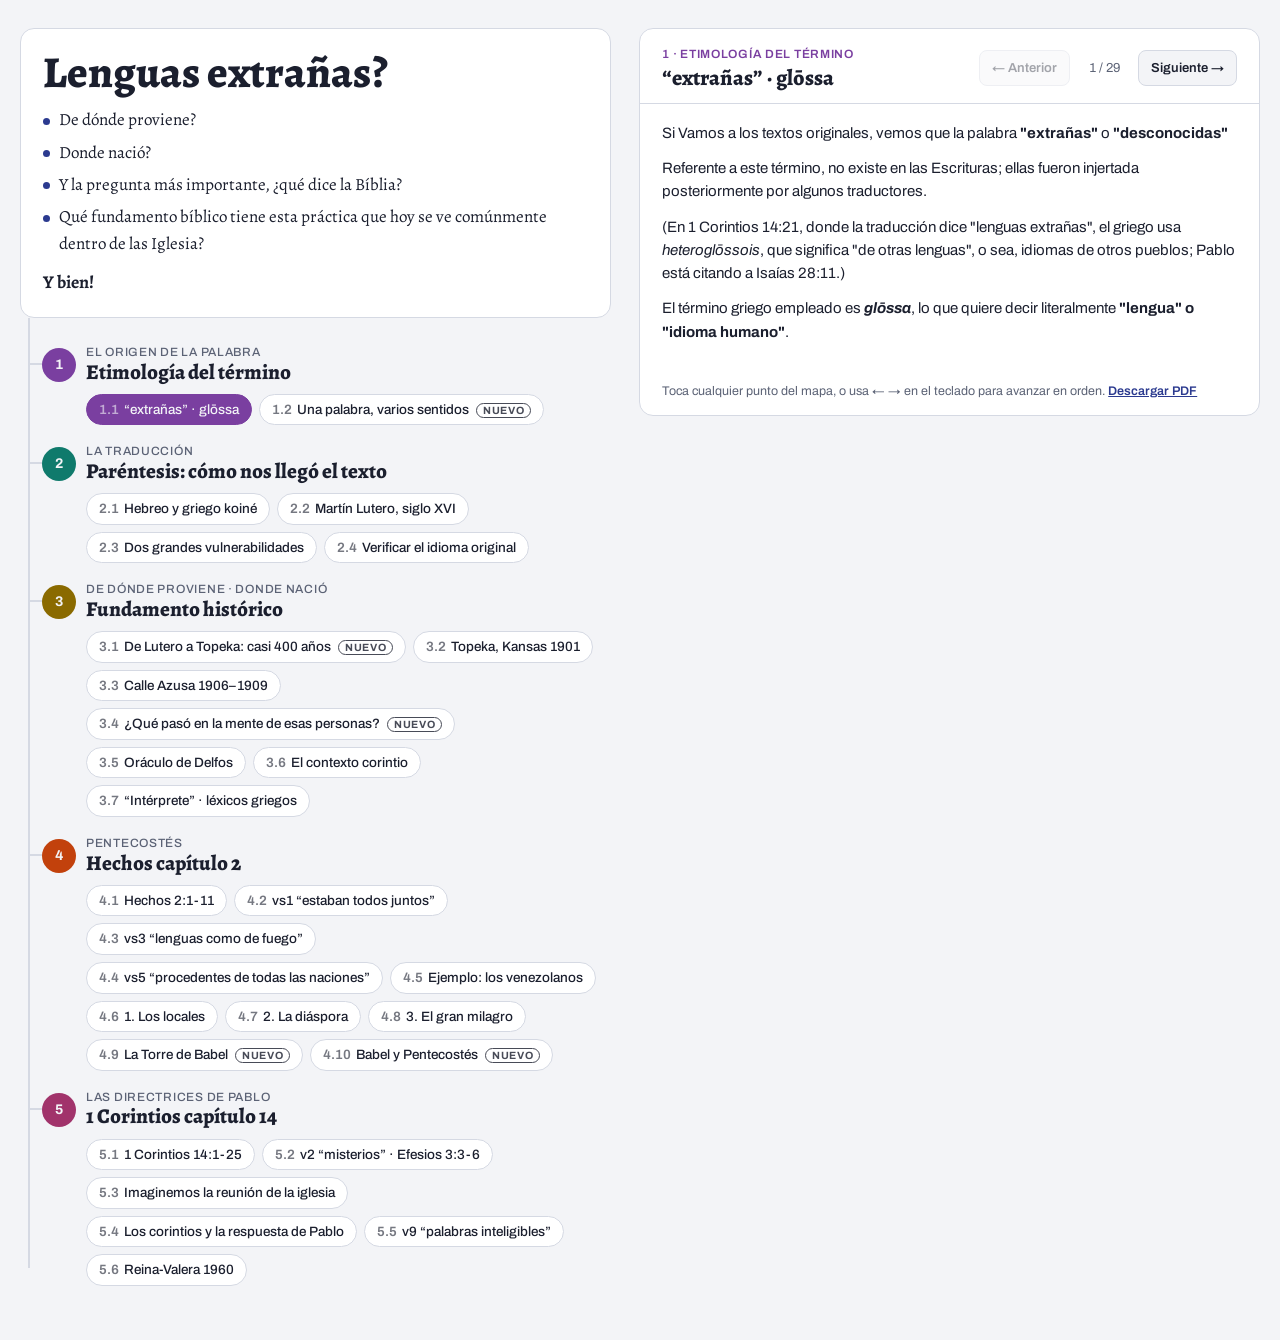
==== index.html @ 2a72054f "Sofonías 3:9 LBLA en Babel y Pentecostés Co-Authored-By: Claude Opus 5.5 <noreply@anthropic.com>" ====
<!doctype html>
<html lang="es">
<head>
  <meta charset="utf-8">
  <meta name="viewport" content="width=device-width, initial-scale=1, viewport-fit=cover">
  <title>Lenguas extrañas?</title>
  <link rel="preconnect" href="https://fonts.googleapis.com">
  <link rel="stylesheet" href="https://fonts.googleapis.com/css2?family=Alegreya:ital,wght@0,400;0,600;0,800;1,400&family=Archivo:wght@400;500;600;700&display=swap">
  <link rel="stylesheet" href="css/styles.css?v=6">
</head>
<body>
<div class="wrap">
  <section aria-label="Mapa">
    <div class="root" style="--c:var(--b1)">
      <h1>Lenguas extrañas?</h1>
      <ul>
        <li>De dónde proviene?</li>
        <li>Donde nació?</li>
        <li>Y la pregunta más importante, ¿qué dice la Bíblia?</li>
        <li>Qué fundamento bíblico tiene esta práctica que hoy se ve comúnmente dentro de las Iglesia?</li>
      </ul>
      <div class="ybien">Y bien!</div>
    </div>
    <div class="tree" id="tree"></div>
  </section>

  <aside class="reader" id="reader" aria-live="polite">
    <div class="rtop">
      <div>
        <div class="rtag" id="rtag"></div>
        <div class="rlabel" id="rlabel"></div>
      </div>
      <div class="nav">
        <button id="prev" type="button" aria-label="Punto anterior">← Anterior</button>
        <span class="pos" id="pos"></span>
        <button id="next" type="button" aria-label="Punto siguiente">Siguiente →</button>
        <button id="tomap" class="tomap" type="button" aria-label="Volver al mapa">Mapa ↑</button>
      </div>
    </div>
    <div class="rbody" id="rbody"></div>
    <div class="hint">Toca cualquier punto del mapa, o usa ← → en el teclado para avanzar en orden. <a href="descargas/Mapa-Lenguas-extranas.pdf">Descargar PDF</a></div>
  </aside>
</div>

<script src="js/contenido.js?v=6"></script>
<script src="js/mapa.js?v=6"></script>
</body>
</html>
---- css/styles.css ----
/* Layout: a preaching map — root idea at top, six branches down a spine, each branch's points as chips; a reading panel beside it holds the exact text and walks the talk in order. */
:root{
  --bg:#F3F4F7; --surface:#FFFFFF; --ink:#1B1F2E; --muted:#5B6275; --line:#D5D9E3; --accent:#2B3A8F;
  --b1:#2B3A8F; --b2:#7A3FA0; --b3:#0F7A6C; --b4:#C2410C; --b5:#A1336B; --b6:#8A6A00;
  --verse-bg:#F6F4EE;
  --display:"Alegreya", Georgia, "Times New Roman", serif;
  --body:"Archivo", -apple-system, "Segoe UI", Roboto, sans-serif;
}
@media (prefers-color-scheme: dark){ :root:not([data-theme="light"]){
  --bg:#12141C; --surface:#1B1E29; --ink:#E9EBF2; --muted:#A2A8BA; --line:#323748; --accent:#9DAEFF;
  --b1:#9DAEFF; --b2:#CDA2EC; --b3:#5FD3C1; --b4:#FF9E6B; --b5:#F08DBF; --b6:#E5C25A;
  --verse-bg:#232633; color-scheme:dark }}
:root[data-theme="dark"]{
  --bg:#12141C; --surface:#1B1E29; --ink:#E9EBF2; --muted:#A2A8BA; --line:#323748; --accent:#9DAEFF;
  --b1:#9DAEFF; --b2:#CDA2EC; --b3:#5FD3C1; --b4:#FF9E6B; --b5:#F08DBF; --b6:#E5C25A;
  --verse-bg:#232633; color-scheme:dark }

*{box-sizing:border-box}
body{background:var(--bg);color:var(--ink);font-family:var(--body);font-size:15px;line-height:1.55;
  padding-left:max(16px, env(safe-area-inset-left, 0px));padding-right:max(16px, env(safe-area-inset-right, 0px));padding-block:28px 48px}
.wrap{max-width:1240px;margin:0 auto;display:grid;grid-template-columns:minmax(0,1fr) minmax(0,1.05fr);gap:28px;align-items:start}
@media (max-width:920px){.wrap{grid-template-columns:minmax(0,1fr)}}

/* Root */
.root{background:var(--surface);border:1px solid var(--line);border-radius:14px;padding:20px 22px;position:relative}
.root h1{font-family:var(--display);font-weight:800;font-size:clamp(30px,4.4vw,44px);line-height:1.05;margin:0 0 12px;text-wrap:balance}
.root ul{margin:0;padding:0;list-style:none;display:grid;gap:6px}
.root li{font-family:var(--display);font-size:17px;padding-left:16px;position:relative}
.root li::before{content:"";position:absolute;left:0;top:.62em;width:7px;height:7px;border-radius:50%;background:var(--accent)}
.root .ybien{margin-top:12px;font-weight:700;font-family:var(--display);font-size:18px}

/* Tree */
.tree{position:relative;margin-top:14px;padding-left:22px}
.tree::before{content:"";position:absolute;left:8px;top:-14px;bottom:24px;width:2px;background:var(--line)}
.branch{position:relative;padding:14px 0 6px}
.branch::before{content:"";position:absolute;left:-14px;top:31px;width:14px;height:2px;background:var(--line)}
.bhead{display:flex;align-items:center;gap:10px;width:100%;background:none;border:0;padding:0;color:inherit;font:inherit;text-align:left;cursor:pointer}
.bnum{flex:none;width:34px;height:34px;border-radius:50%;display:grid;place-items:center;font-weight:700;font-size:14px;
  color:var(--bg);background:var(--c);font-variant-numeric:tabular-nums}
.btitle{font-family:var(--display);font-weight:800;font-size:21px;line-height:1.15}
.btitle small{display:block;font-family:var(--body);font-weight:500;font-size:12px;letter-spacing:.06em;text-transform:uppercase;color:var(--muted)}
.leaves{display:flex;flex-wrap:wrap;gap:7px;margin:10px 0 0 44px}
.leaf{font:inherit;font-size:13.5px;font-weight:500;color:var(--ink);background:var(--surface);border:1.5px solid var(--line);
  border-radius:999px;padding:6px 12px;cursor:pointer;text-align:left;line-height:1.3;transition:border-color .15s, background .15s}
.leaf:hover{border-color:var(--c)}
.leaf.on{background:var(--c);border-color:var(--c);color:var(--bg)}
.leaf .new{font-size:10.5px;font-weight:700;letter-spacing:.06em;text-transform:uppercase;margin-left:7px;padding:1px 6px;border-radius:999px;border:1px solid currentColor;opacity:.8}
.leaf .n{font-variant-numeric:tabular-nums;opacity:.6;margin-right:5px;font-weight:600}
button:focus-visible{outline:3px solid var(--accent);outline-offset:2px}

/* Reader */
.reader{position:sticky;top:calc(env(safe-area-inset-top, 0px) + 16px);background:var(--surface);border:1px solid var(--line);border-radius:14px;
  display:flex;flex-direction:column;max-height:calc(100vh - 32px);min-width:0}
@media (max-width:920px){.reader{position:static;max-height:none}}
.rtop{padding:16px 22px 12px;border-bottom:1px solid var(--line);display:flex;gap:12px;align-items:center;justify-content:space-between;flex-wrap:wrap}
.rtag{font-size:12px;font-weight:600;letter-spacing:.06em;text-transform:uppercase;color:var(--c)}
.rlabel{font-family:var(--display);font-weight:800;font-size:22px;line-height:1.15;margin-top:2px}
.nav{display:flex;align-items:center;gap:8px}
.nav button{font:inherit;font-weight:600;font-size:13px;border:1.5px solid var(--line);background:var(--bg);color:var(--ink);border-radius:8px;padding:7px 12px;cursor:pointer}
.nav button:hover{border-color:var(--c)}
.nav button:disabled{opacity:.4;cursor:default}
.pos{font-size:13px;color:var(--muted);font-variant-numeric:tabular-nums;min-width:52px;text-align:center}
.rbody{padding:18px 22px 26px;overflow-y:auto;min-width:0}
.rbody p{margin:0 0 12px;max-width:66ch}
.rbody h3{font-family:var(--display);font-size:19px;margin:18px 0 8px;line-height:1.2}
.rbody h3:first-child{margin-top:0}
.rbody ul,.rbody ol{margin:0 0 12px;padding-left:22px;max-width:66ch}
.rbody li{margin-bottom:8px}
.rbody b,.rbody strong{font-weight:700}
.rbody .g{font-style:italic;font-weight:700}
.passage{background:var(--verse-bg);border-left:3px solid var(--c);border-radius:4px 10px 10px 4px;padding:14px 18px;margin:0 0 14px;
  font-family:var(--display);font-size:17px;line-height:1.55}
.passage .ref{font-family:var(--body);font-weight:700;font-size:12.5px;letter-spacing:.06em;text-transform:uppercase;color:var(--c);margin-bottom:8px}
.passage p{margin:0 0 7px}
.passage p b{font-family:var(--body);font-size:12px;color:var(--c);margin-right:4px;vertical-align:1px}
.hint{font-size:12.5px;color:var(--muted);padding:0 22px 14px}
@media (prefers-reduced-motion:reduce){*{transition:none!important}}
.hint a{color:var(--accent);font-weight:600}
body{margin:0}

/* Teléfono y iPad vertical: botones de lectura siempre a mano y regreso al mapa */
.tomap{display:none}
@media (max-width:920px){
  .rtop{position:sticky;top:env(safe-area-inset-top, 0px);z-index:2;background:var(--surface);border-radius:14px 14px 0 0}
  .tomap{display:inline-block}
  .nav button{padding:9px 12px}
  .leaf{padding:8px 13px}
}
.nav button{white-space:nowrap}
@media (max-width:480px){
  .rtop{padding:12px 16px 10px}
  .rtop > div:first-child{width:100%}
  .nav{width:100%;justify-content:space-between;gap:6px}
  .nav button{padding:9px 10px}
  .rbody{padding:16px 16px 22px}
  .hint{padding:0 16px 14px}
  .rlabel{font-size:19px}
  .leaves{margin-left:0}
}
.sc{font-variant:small-caps}
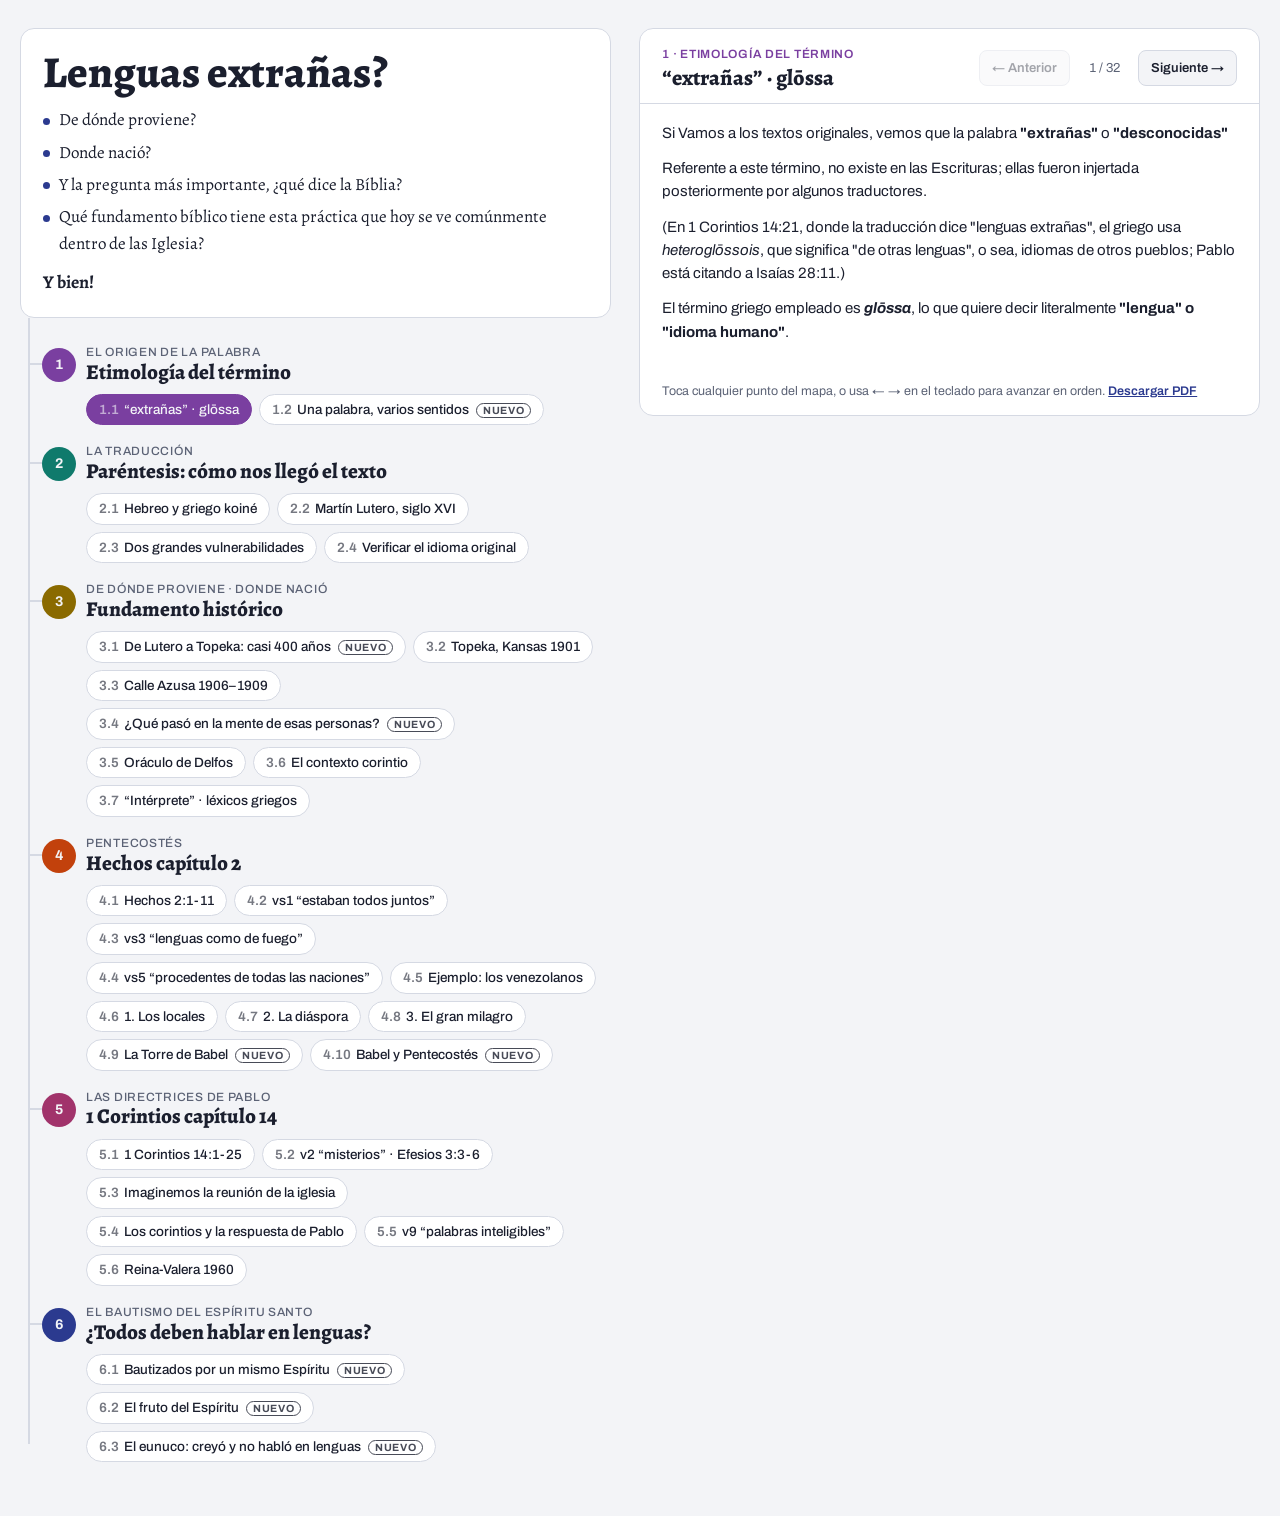
==== commit 94a27636: "Sección 6: ¿Todos deben hablar en lenguas?, más conexiones bíblicas y argumento histórico Co-Authore" ====
--- a/index.html
+++ b/index.html
@@ -6,7 +6,7 @@
   <title>Lenguas extrañas?</title>
   <link rel="preconnect" href="https://fonts.googleapis.com">
   <link rel="stylesheet" href="https://fonts.googleapis.com/css2?family=Alegreya:ital,wght@0,400;0,600;0,800;1,400&family=Archivo:wght@400;500;600;700&display=swap">
-  <link rel="stylesheet" href="css/styles.css?v=6">
+  <link rel="stylesheet" href="css/styles.css?v=7">
 </head>
 <body>
 <div class="wrap">
@@ -42,7 +42,7 @@
   </aside>
 </div>
 
-<script src="js/contenido.js?v=6"></script>
-<script src="js/mapa.js?v=6"></script>
+<script src="js/contenido.js?v=7"></script>
+<script src="js/mapa.js?v=7"></script>
 </body>
 </html>
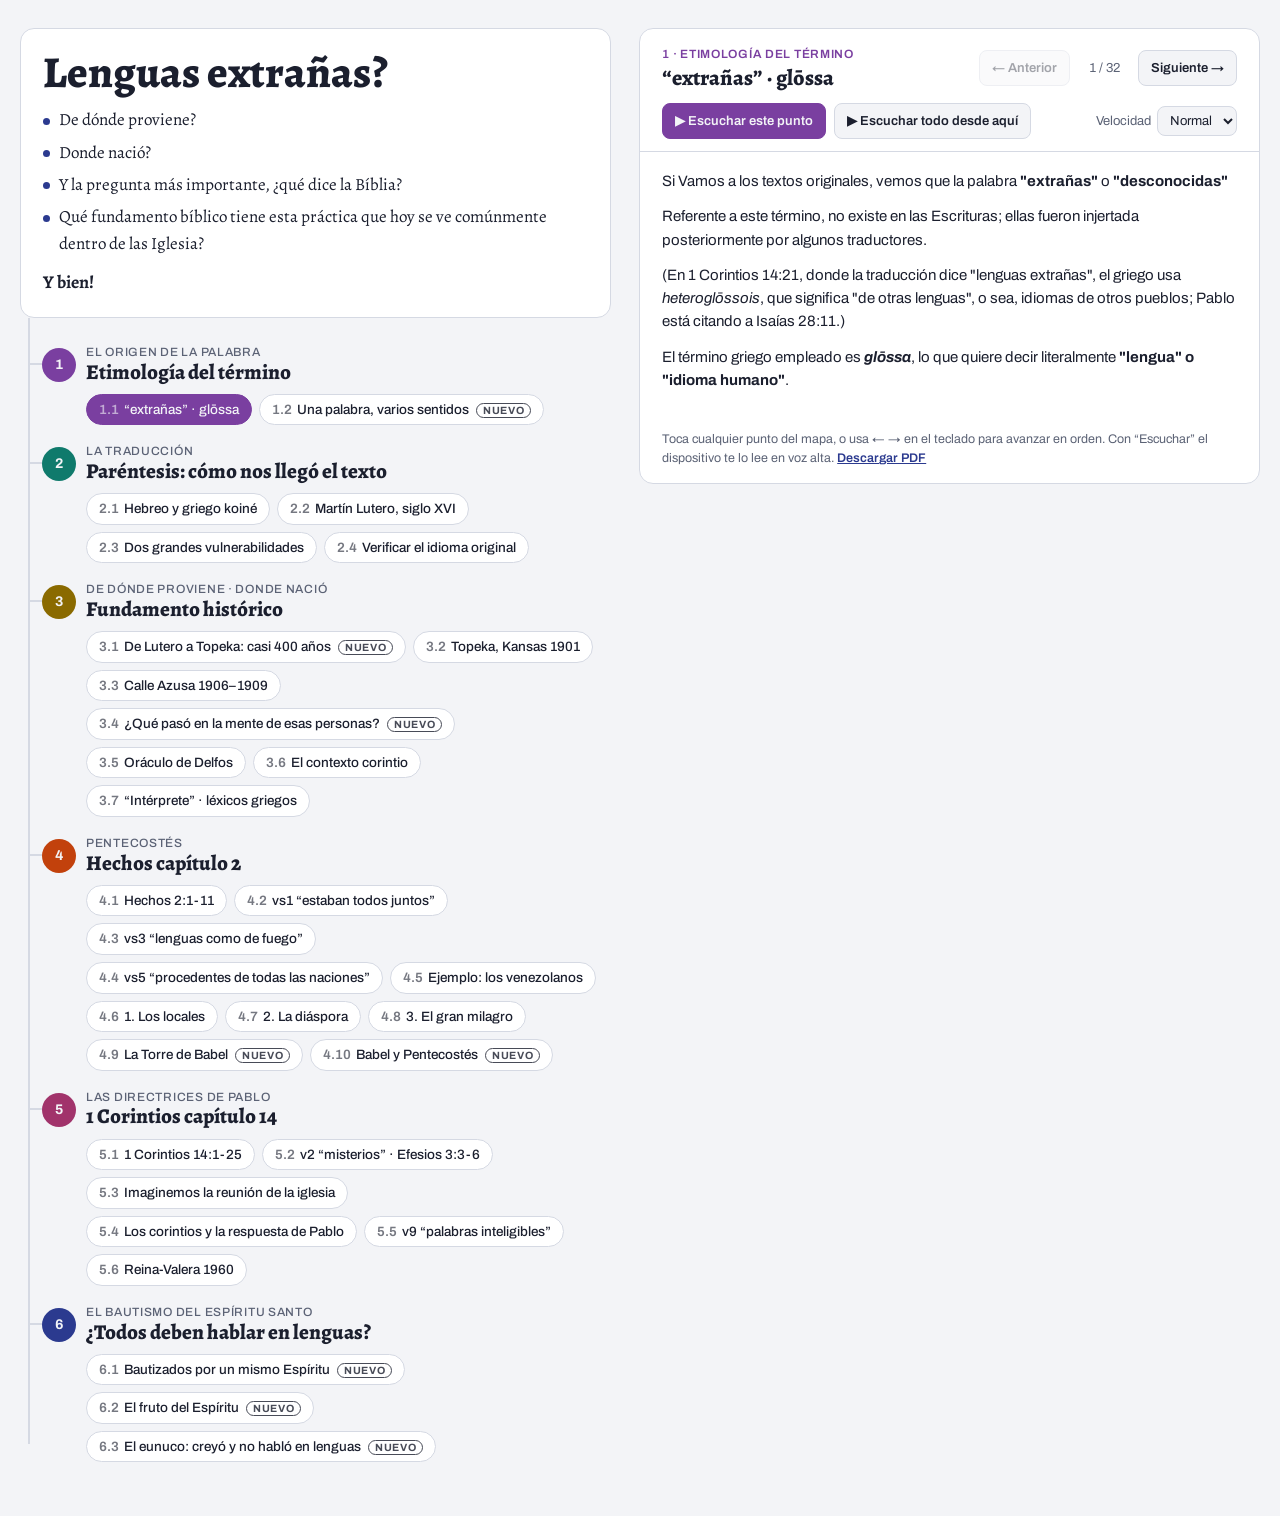
==== commit 04614590: "Lector de voz: escuchar un punto o todo el material desde ahí Co-Authored-By: Claude Opus 5.5 <norep" ====
--- a/index.html
+++ b/index.html
@@ -6,7 +6,7 @@
   <title>Lenguas extrañas?</title>
   <link rel="preconnect" href="https://fonts.googleapis.com">
   <link rel="stylesheet" href="https://fonts.googleapis.com/css2?family=Alegreya:ital,wght@0,400;0,600;0,800;1,400&family=Archivo:wght@400;500;600;700&display=swap">
-  <link rel="stylesheet" href="css/styles.css?v=7">
+  <link rel="stylesheet" href="css/styles.css?v=8">
 </head>
 <body>
 <div class="wrap">
@@ -36,13 +36,27 @@
         <button id="next" type="button" aria-label="Punto siguiente">Siguiente →</button>
         <button id="tomap" class="tomap" type="button" aria-label="Volver al mapa">Mapa ↑</button>
       </div>
+      <div class="audio" id="audio">
+        <button id="aPlay" class="aprimary" type="button">▶ Escuchar este punto</button>
+        <button id="aAll" type="button">▶ Escuchar todo desde aquí</button>
+        <button id="aPause" class="aprimary" type="button" hidden>❚❚ Pausa</button>
+        <button id="aStop" type="button" hidden>■ Detener</button>
+        <label for="aRate">Velocidad
+          <select id="aRate">
+            <option value="0.8">Lenta</option>
+            <option value="1" selected>Normal</option>
+            <option value="1.2">Rápida</option>
+          </select>
+        </label>
+      </div>
     </div>
     <div class="rbody" id="rbody"></div>
-    <div class="hint">Toca cualquier punto del mapa, o usa ← → en el teclado para avanzar en orden. <a href="descargas/Mapa-Lenguas-extranas.pdf">Descargar PDF</a></div>
+    <div class="hint">Toca cualquier punto del mapa, o usa ← → en el teclado para avanzar en orden. Con “Escuchar” el dispositivo te lo lee en voz alta. <a href="descargas/Mapa-Lenguas-extranas.pdf">Descargar PDF</a></div>
   </aside>
 </div>
 
-<script src="js/contenido.js?v=7"></script>
-<script src="js/mapa.js?v=7"></script>
+<script src="js/contenido.js?v=8"></script>
+<script src="js/mapa.js?v=8"></script>
+<script src="js/audio.js?v=8"></script>
 </body>
 </html>
--- a/css/styles.css
+++ b/css/styles.css
@@ -98,3 +98,16 @@
   .leaves{margin-left:0}
 }
 .sc{font-variant:small-caps}
+
+/* Lector de voz */
+.audio{flex-basis:100%;display:flex;flex-wrap:wrap;align-items:center;gap:8px}
+.audio button{font:inherit;font-weight:600;font-size:13px;border:1.5px solid var(--line);background:var(--bg);color:var(--ink);border-radius:8px;padding:7px 12px;cursor:pointer;white-space:nowrap}
+.audio button:hover{border-color:var(--c)}
+.audio .aprimary{background:var(--c);border-color:var(--c);color:var(--bg)}
+.audio label{font-size:13px;color:var(--muted);display:flex;align-items:center;gap:6px;margin-left:auto}
+.audio select{font:inherit;font-size:13px;color:var(--ink);background:var(--bg);border:1.5px solid var(--line);border-radius:8px;padding:6px 8px}
+.leyendo{background:var(--verse-bg);box-shadow:-10px 0 0 var(--verse-bg),10px 0 0 var(--verse-bg);border-radius:4px;outline:2px solid var(--c);outline-offset:4px}
+@media (max-width:480px){
+  .audio label{margin-left:0}
+  .audio button{padding:9px 10px}
+}
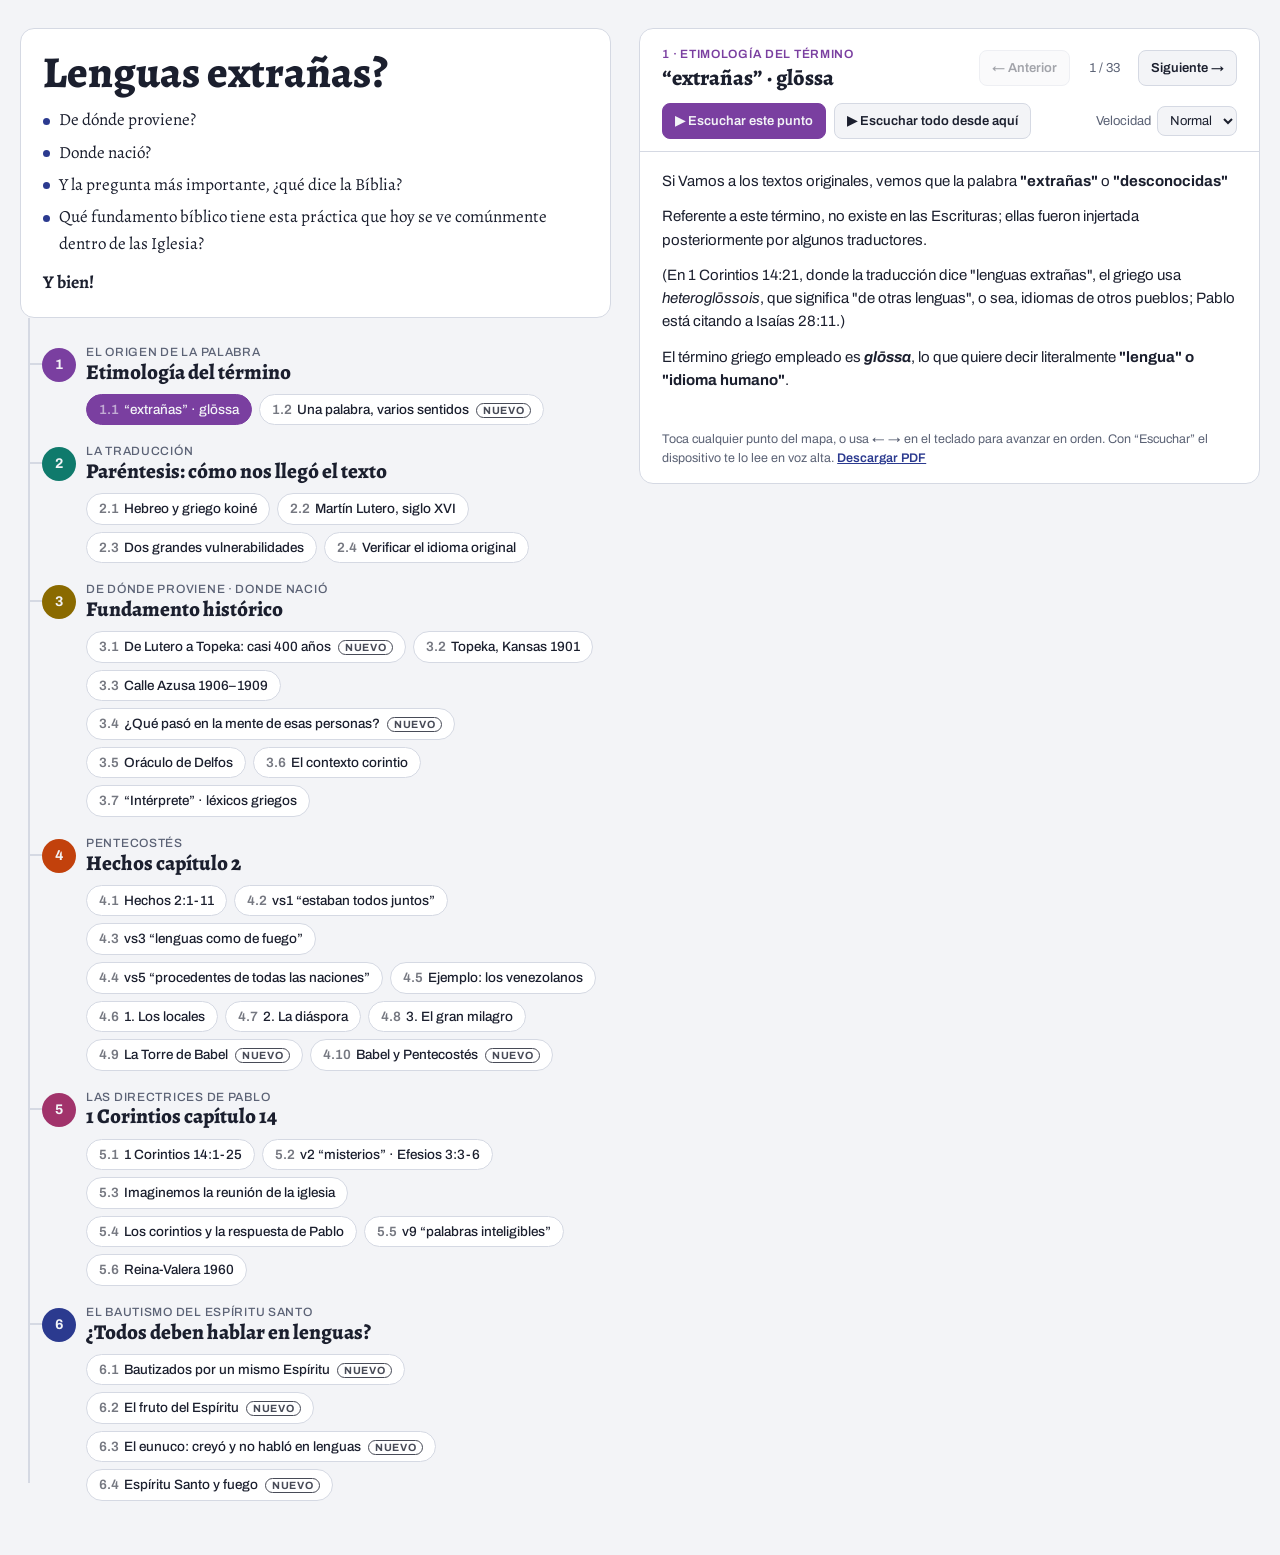
==== commit 614c67cc: "6.4 Espíritu Santo y fuego, y versículos ARA y ARC en portugués Co-Authored-By: Claude Opus 5.5 <nor" ====
--- a/index.html
+++ b/index.html
@@ -6,20 +6,19 @@
   <title>Lenguas extrañas?</title>
   <link rel="preconnect" href="https://fonts.googleapis.com">
   <link rel="stylesheet" href="https://fonts.googleapis.com/css2?family=Alegreya:ital,wght@0,400;0,600;0,800;1,400&family=Archivo:wght@400;500;600;700&display=swap">
-  <link rel="stylesheet" href="css/styles.css?v=8">
+  <link rel="stylesheet" href="css/styles.css?v=10">
 </head>
 <body>
 <div class="wrap">
   <section aria-label="Mapa">
     <div class="root" style="--c:var(--b1)">
-      <h1>Lenguas extrañas?</h1>
-      <ul>
-        <li>De dónde proviene?</li>
-        <li>Donde nació?</li>
-        <li>Y la pregunta más importante, ¿qué dice la Bíblia?</li>
-        <li>Qué fundamento bíblico tiene esta práctica que hoy se ve comúnmente dentro de las Iglesia?</li>
-      </ul>
-      <div class="ybien">Y bien!</div>
+      <div class="idiomas" id="idiomas" hidden>
+        <a href="?lang=es" data-lang="es">ES</a>
+        <a href="?lang=pt" data-lang="pt">PT</a>
+      </div>
+      <h1 id="titulo"></h1>
+      <ul id="preguntas"></ul>
+      <div class="ybien" id="ybien"></div>
     </div>
     <div class="tree" id="tree"></div>
   </section>
@@ -31,32 +30,38 @@
         <div class="rlabel" id="rlabel"></div>
       </div>
       <div class="nav">
-        <button id="prev" type="button" aria-label="Punto anterior">← Anterior</button>
+        <button id="prev" type="button"></button>
         <span class="pos" id="pos"></span>
-        <button id="next" type="button" aria-label="Punto siguiente">Siguiente →</button>
-        <button id="tomap" class="tomap" type="button" aria-label="Volver al mapa">Mapa ↑</button>
+        <button id="next" type="button"></button>
+        <button id="tomap" class="tomap" type="button"></button>
       </div>
       <div class="audio" id="audio">
-        <button id="aPlay" class="aprimary" type="button">▶ Escuchar este punto</button>
-        <button id="aAll" type="button">▶ Escuchar todo desde aquí</button>
-        <button id="aPause" class="aprimary" type="button" hidden>❚❚ Pausa</button>
-        <button id="aStop" type="button" hidden>■ Detener</button>
-        <label for="aRate">Velocidad
+        <button id="aPlay" class="aprimary" type="button"></button>
+        <button id="aAll" type="button"></button>
+        <button id="aPause" class="aprimary" type="button" hidden></button>
+        <button id="aStop" type="button" hidden></button>
+        <label for="aVoice"><span id="lVoz"></span>
+          <select id="aVoice"></select>
+        </label>
+        <label for="aRate"><span id="lVel"></span>
           <select id="aRate">
-            <option value="0.8">Lenta</option>
-            <option value="1" selected>Normal</option>
-            <option value="1.2">Rápida</option>
+            <option value="0.8" id="oLenta"></option>
+            <option value="0.95" id="oNormal" selected></option>
+            <option value="1.15" id="oRapida"></option>
           </select>
         </label>
       </div>
     </div>
     <div class="rbody" id="rbody"></div>
-    <div class="hint">Toca cualquier punto del mapa, o usa ← → en el teclado para avanzar en orden. Con “Escuchar” el dispositivo te lo lee en voz alta. <a href="descargas/Mapa-Lenguas-extranas.pdf">Descargar PDF</a></div>
+    <div class="hint"><span id="ayuda"></span> <a id="pdf" href="descargas/Mapa-Lenguas-extranas.pdf"></a></div>
   </aside>
 </div>
 
-<script src="js/contenido.js?v=8"></script>
-<script src="js/mapa.js?v=8"></script>
-<script src="js/audio.js?v=8"></script>
+<script src="js/textos.js?v=10"></script>
+<script src="js/contenido.js?v=10"></script>
+<script src="js/biblia-pt.js?v=10"></script>
+<script src="js/contenido-pt.js?v=10"></script>
+<script src="js/mapa.js?v=10"></script>
+<script src="js/audio.js?v=10"></script>
 </body>
 </html>
--- a/css/styles.css
+++ b/css/styles.css
@@ -111,3 +111,12 @@
   .audio label{margin-left:0}
   .audio button{padding:9px 10px}
 }
+
+/* Selector de idioma en la portada */
+.idiomas{position:absolute;top:16px;right:16px;display:flex;gap:4px}
+.idiomas a{font-size:12px;font-weight:700;letter-spacing:.06em;text-decoration:none;color:var(--muted);border:1.5px solid var(--line);border-radius:999px;padding:4px 10px}
+.idiomas a.on{background:var(--accent);border-color:var(--accent);color:var(--bg)}
+.audio label[hidden]{display:none}
+.audio select#aVoice{max-width:170px}
+.idiomas[hidden]{display:none}
+.root:has(.idiomas:not([hidden])) h1{padding-right:96px}
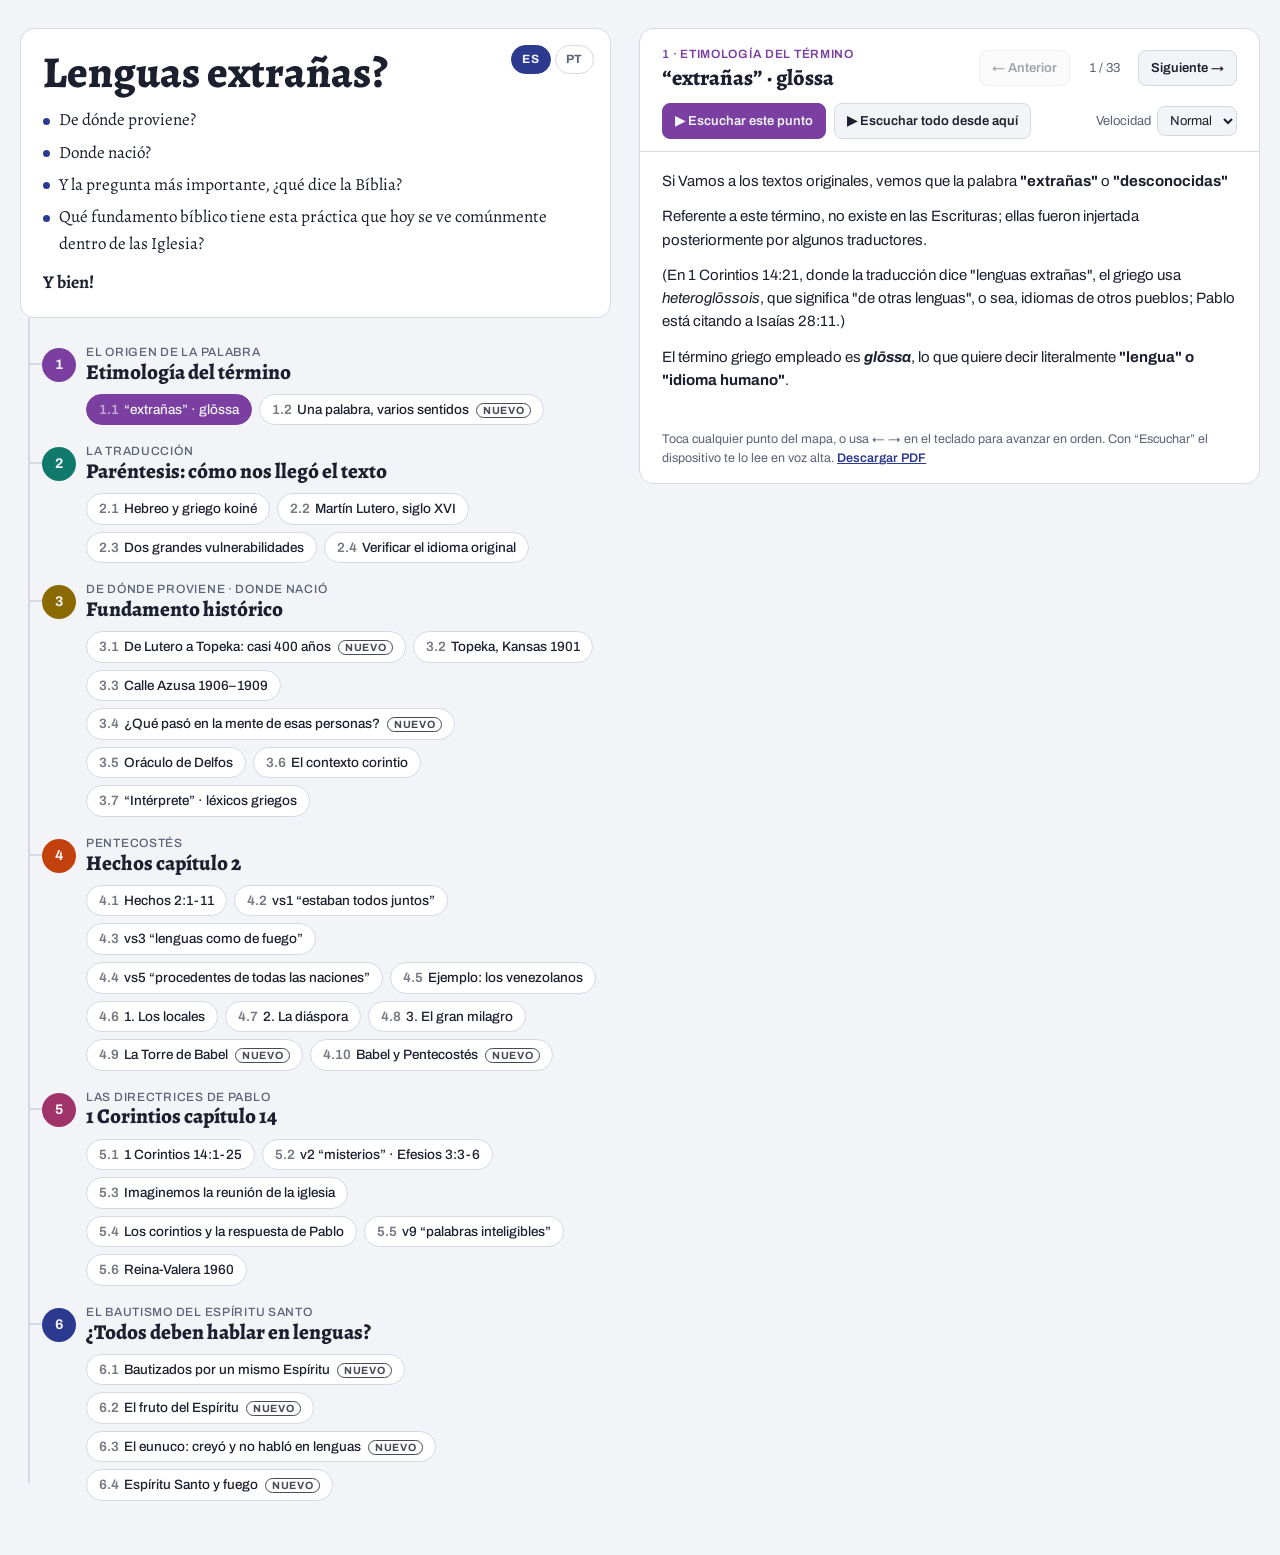
==== commit 90d6e791: "Portugués activado: Efésios 3:3-6 ARA y PDF en portugués Co-Authored-By: Claude Opus 5.5 <noreply@an" ====
--- a/index.html
+++ b/index.html
@@ -6,7 +6,7 @@
   <title>Lenguas extrañas?</title>
   <link rel="preconnect" href="https://fonts.googleapis.com">
   <link rel="stylesheet" href="https://fonts.googleapis.com/css2?family=Alegreya:ital,wght@0,400;0,600;0,800;1,400&family=Archivo:wght@400;500;600;700&display=swap">
-  <link rel="stylesheet" href="css/styles.css?v=10">
+  <link rel="stylesheet" href="css/styles.css?v=11">
 </head>
 <body>
 <div class="wrap">
@@ -57,11 +57,11 @@
   </aside>
 </div>
 
-<script src="js/textos.js?v=10"></script>
-<script src="js/contenido.js?v=10"></script>
-<script src="js/biblia-pt.js?v=10"></script>
-<script src="js/contenido-pt.js?v=10"></script>
-<script src="js/mapa.js?v=10"></script>
-<script src="js/audio.js?v=10"></script>
+<script src="js/textos.js?v=11"></script>
+<script src="js/contenido.js?v=11"></script>
+<script src="js/biblia-pt.js?v=11"></script>
+<script src="js/contenido-pt.js?v=11"></script>
+<script src="js/mapa.js?v=11"></script>
+<script src="js/audio.js?v=11"></script>
 </body>
 </html>
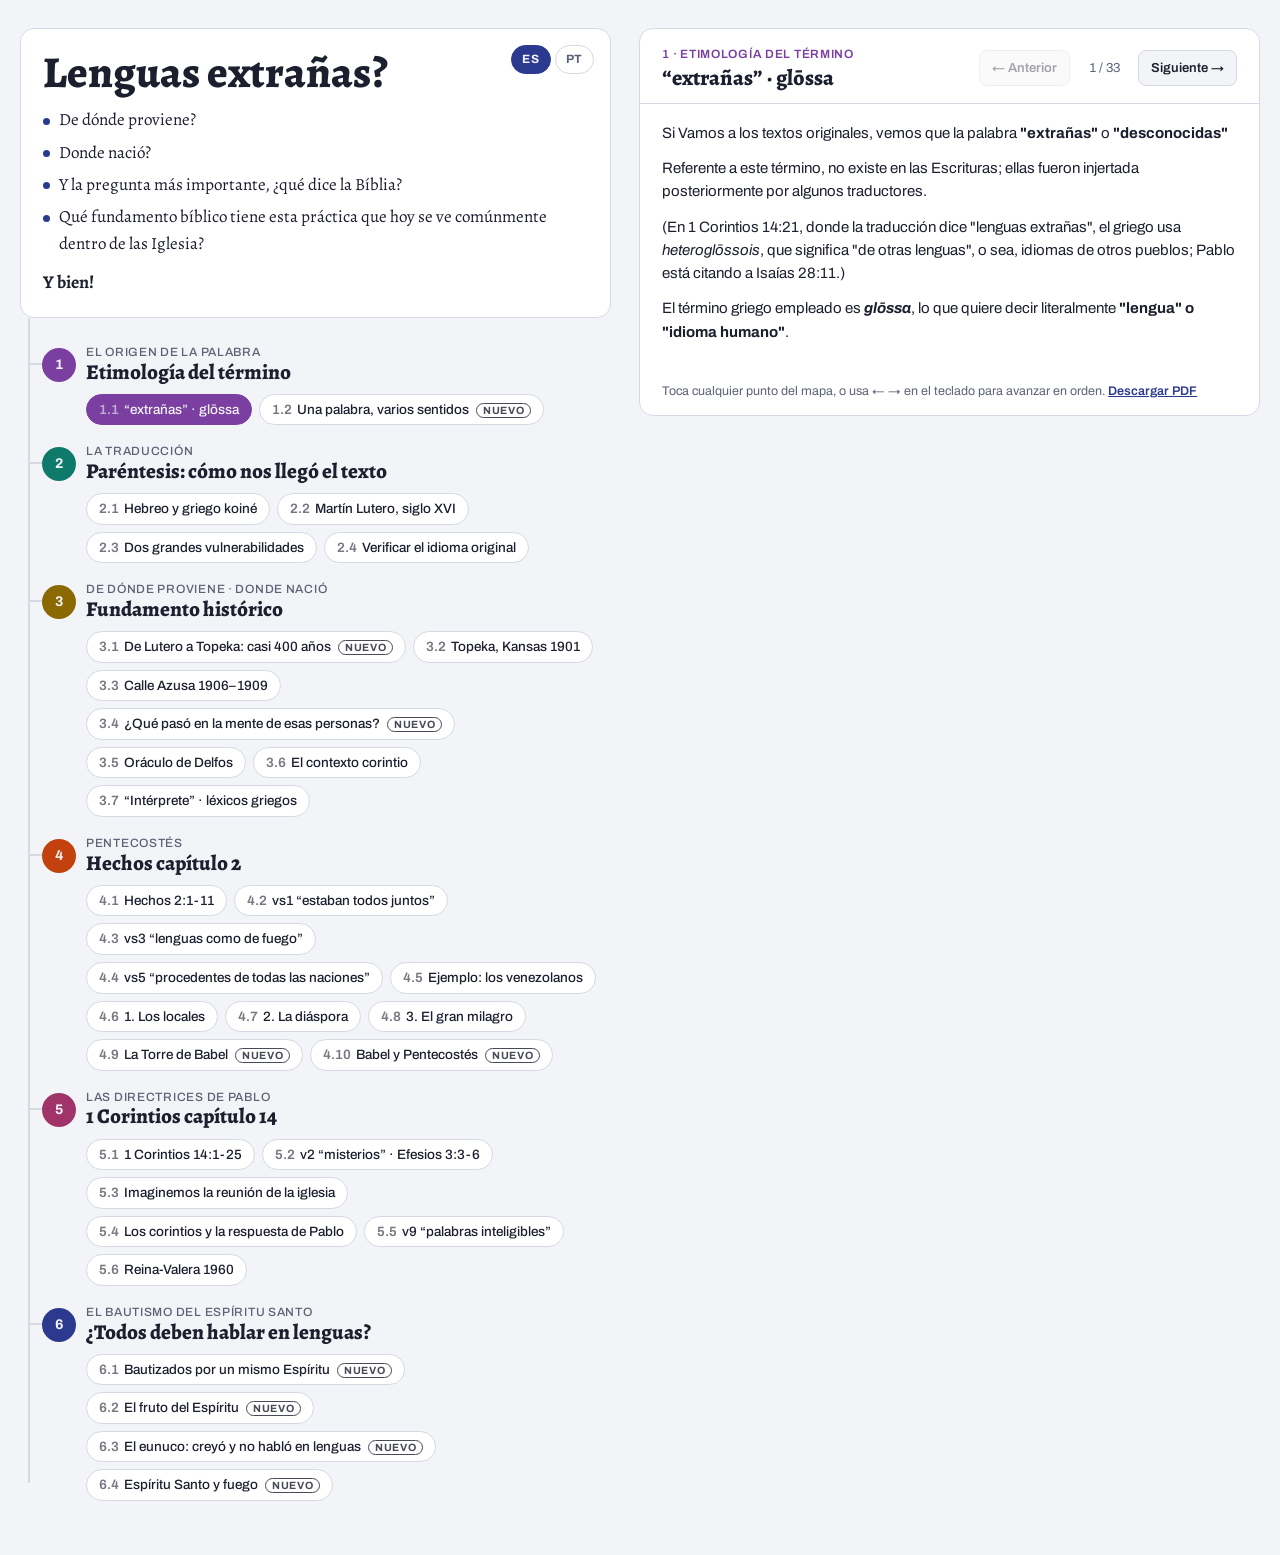
==== commit 9209053e: "Quitar el lector de voz: botones, código, estilos y textos Co-Authored-By: Claude Opus 5.5 <noreply@" ====
--- a/index.html
+++ b/index.html
@@ -6,7 +6,7 @@
   <title>Lenguas extrañas?</title>
   <link rel="preconnect" href="https://fonts.googleapis.com">
   <link rel="stylesheet" href="https://fonts.googleapis.com/css2?family=Alegreya:ital,wght@0,400;0,600;0,800;1,400&family=Archivo:wght@400;500;600;700&display=swap">
-  <link rel="stylesheet" href="css/styles.css?v=11">
+  <link rel="stylesheet" href="css/styles.css?v=12">
 </head>
 <body>
 <div class="wrap">
@@ -35,33 +35,16 @@
         <button id="next" type="button"></button>
         <button id="tomap" class="tomap" type="button"></button>
       </div>
-      <div class="audio" id="audio">
-        <button id="aPlay" class="aprimary" type="button"></button>
-        <button id="aAll" type="button"></button>
-        <button id="aPause" class="aprimary" type="button" hidden></button>
-        <button id="aStop" type="button" hidden></button>
-        <label for="aVoice"><span id="lVoz"></span>
-          <select id="aVoice"></select>
-        </label>
-        <label for="aRate"><span id="lVel"></span>
-          <select id="aRate">
-            <option value="0.8" id="oLenta"></option>
-            <option value="0.95" id="oNormal" selected></option>
-            <option value="1.15" id="oRapida"></option>
-          </select>
-        </label>
-      </div>
     </div>
     <div class="rbody" id="rbody"></div>
     <div class="hint"><span id="ayuda"></span> <a id="pdf" href="descargas/Mapa-Lenguas-extranas.pdf"></a></div>
   </aside>
 </div>
 
-<script src="js/textos.js?v=11"></script>
-<script src="js/contenido.js?v=11"></script>
-<script src="js/biblia-pt.js?v=11"></script>
-<script src="js/contenido-pt.js?v=11"></script>
-<script src="js/mapa.js?v=11"></script>
-<script src="js/audio.js?v=11"></script>
+<script src="js/textos.js?v=12"></script>
+<script src="js/contenido.js?v=12"></script>
+<script src="js/biblia-pt.js?v=12"></script>
+<script src="js/contenido-pt.js?v=12"></script>
+<script src="js/mapa.js?v=12"></script>
 </body>
 </html>
--- a/css/styles.css
+++ b/css/styles.css
@@ -99,24 +99,9 @@
 }
 .sc{font-variant:small-caps}
 
-/* Lector de voz */
-.audio{flex-basis:100%;display:flex;flex-wrap:wrap;align-items:center;gap:8px}
-.audio button{font:inherit;font-weight:600;font-size:13px;border:1.5px solid var(--line);background:var(--bg);color:var(--ink);border-radius:8px;padding:7px 12px;cursor:pointer;white-space:nowrap}
-.audio button:hover{border-color:var(--c)}
-.audio .aprimary{background:var(--c);border-color:var(--c);color:var(--bg)}
-.audio label{font-size:13px;color:var(--muted);display:flex;align-items:center;gap:6px;margin-left:auto}
-.audio select{font:inherit;font-size:13px;color:var(--ink);background:var(--bg);border:1.5px solid var(--line);border-radius:8px;padding:6px 8px}
-.leyendo{background:var(--verse-bg);box-shadow:-10px 0 0 var(--verse-bg),10px 0 0 var(--verse-bg);border-radius:4px;outline:2px solid var(--c);outline-offset:4px}
-@media (max-width:480px){
-  .audio label{margin-left:0}
-  .audio button{padding:9px 10px}
-}
-
 /* Selector de idioma en la portada */
 .idiomas{position:absolute;top:16px;right:16px;display:flex;gap:4px}
 .idiomas a{font-size:12px;font-weight:700;letter-spacing:.06em;text-decoration:none;color:var(--muted);border:1.5px solid var(--line);border-radius:999px;padding:4px 10px}
 .idiomas a.on{background:var(--accent);border-color:var(--accent);color:var(--bg)}
-.audio label[hidden]{display:none}
-.audio select#aVoice{max-width:170px}
 .idiomas[hidden]{display:none}
 .root:has(.idiomas:not([hidden])) h1{padding-right:96px}
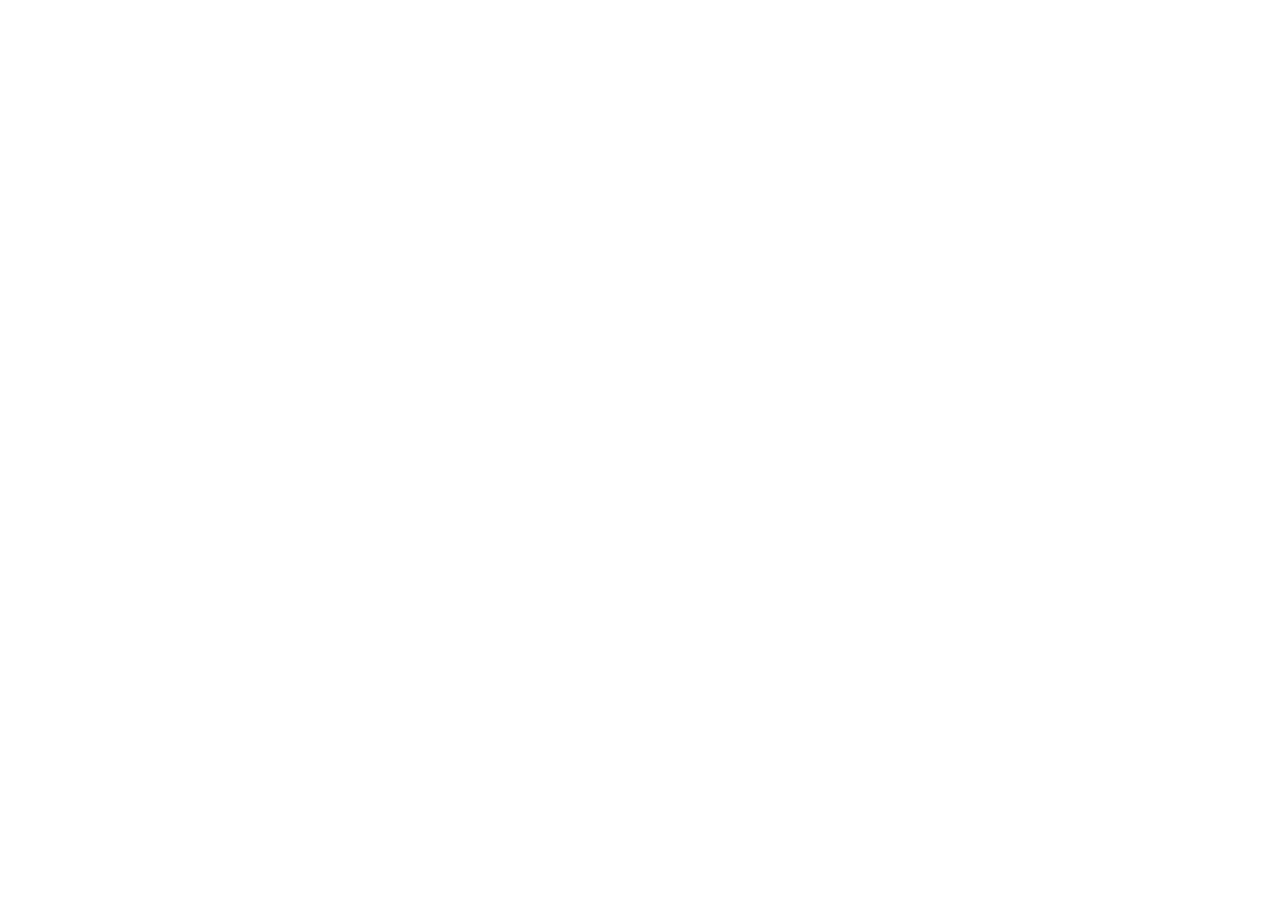
==== commit a7ec1f04: "Redirigir al estudio nuevo en Estudios Bíblicos Co-Authored-By: Claude Opus 5.5 <noreply@anthropic.c" ====
--- a/index.html
+++ b/index.html
@@ -2,49 +2,14 @@
 <html lang="es">
 <head>
   <meta charset="utf-8">
-  <meta name="viewport" content="width=device-width, initial-scale=1, viewport-fit=cover">
-  <title>Lenguas extrañas?</title>
-  <link rel="preconnect" href="https://fonts.googleapis.com">
-  <link rel="stylesheet" href="https://fonts.googleapis.com/css2?family=Alegreya:ital,wght@0,400;0,600;0,800;1,400&family=Archivo:wght@400;500;600;700&display=swap">
-  <link rel="stylesheet" href="css/styles.css?v=12">
+  <meta name="viewport" content="width=device-width, initial-scale=1">
+  <title>Lenguas extrañas? · Estudios Bíblicos</title>
+  <meta name="robots" content="noindex">
+  <link rel="canonical" href="https://delvinsmart.github.io/estudios-biblicos/estudio.html?e=lenguas-extranas">
+  <meta http-equiv="refresh" content="0; url=https://delvinsmart.github.io/estudios-biblicos/estudio.html?e=lenguas-extranas">
+  <script>location.replace(new URLSearchParams(location.search).get("lang") === "pt" ? "https://delvinsmart.github.io/estudios-biblicos/estudio.html?e=linguas-estranhas" : "https://delvinsmart.github.io/estudios-biblicos/estudio.html?e=lenguas-extranas");</script>
 </head>
 <body>
-<div class="wrap">
-  <section aria-label="Mapa">
-    <div class="root" style="--c:var(--b1)">
-      <div class="idiomas" id="idiomas" hidden>
-        <a href="?lang=es" data-lang="es">ES</a>
-        <a href="?lang=pt" data-lang="pt">PT</a>
-      </div>
-      <h1 id="titulo"></h1>
-      <ul id="preguntas"></ul>
-      <div class="ybien" id="ybien"></div>
-    </div>
-    <div class="tree" id="tree"></div>
-  </section>
-
-  <aside class="reader" id="reader" aria-live="polite">
-    <div class="rtop">
-      <div>
-        <div class="rtag" id="rtag"></div>
-        <div class="rlabel" id="rlabel"></div>
-      </div>
-      <div class="nav">
-        <button id="prev" type="button"></button>
-        <span class="pos" id="pos"></span>
-        <button id="next" type="button"></button>
-        <button id="tomap" class="tomap" type="button"></button>
-      </div>
-    </div>
-    <div class="rbody" id="rbody"></div>
-    <div class="hint"><span id="ayuda"></span> <a id="pdf" href="descargas/Mapa-Lenguas-extranas.pdf"></a></div>
-  </aside>
-</div>
-
-<script src="js/textos.js?v=12"></script>
-<script src="js/contenido.js?v=12"></script>
-<script src="js/biblia-pt.js?v=12"></script>
-<script src="js/contenido-pt.js?v=12"></script>
-<script src="js/mapa.js?v=12"></script>
+  <p>Este estudio ahora está en <a href="https://delvinsmart.github.io/estudios-biblicos/estudio.html?e=lenguas-extranas">Estudios Bíblicos</a>.</p>
 </body>
 </html>
